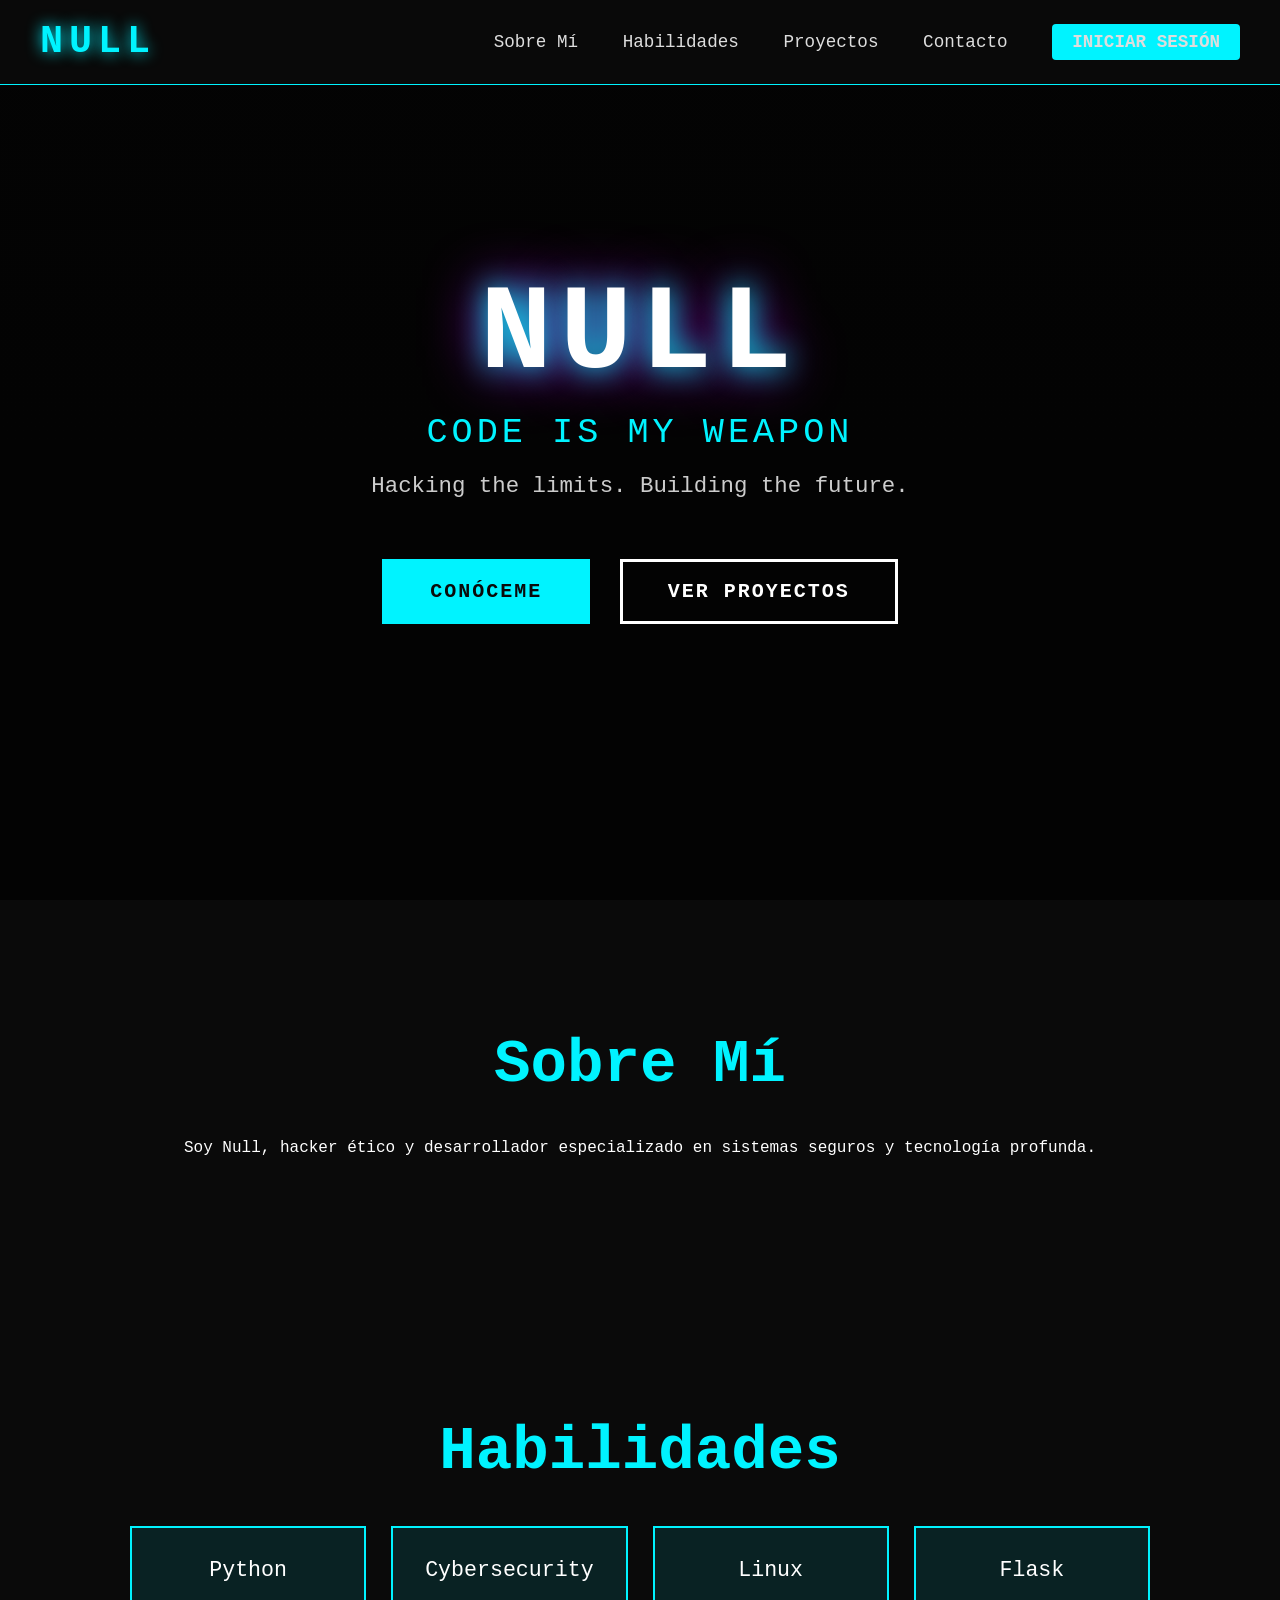
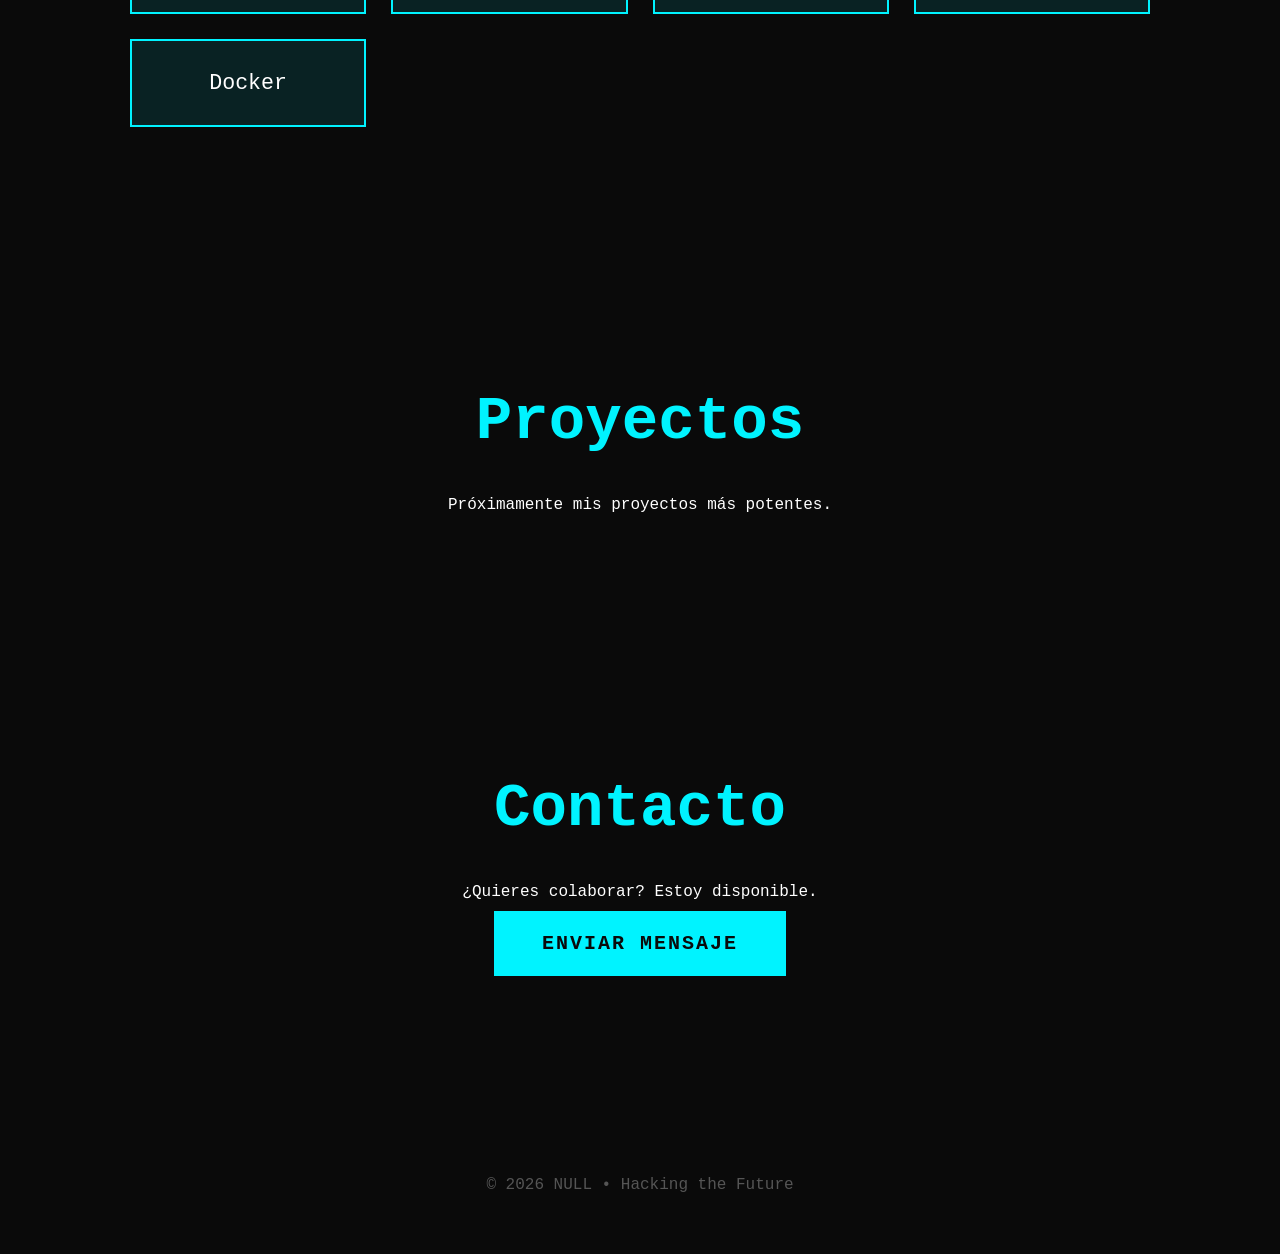
==== index.html @ 5c1d6d58 "Update index.html" ====
<!DOCTYPE html>
<html lang="es">
<head>
    <meta charset="UTF-8">
    <meta name="viewport" content="width=device-width, initial-scale=1.0">
    <title>NULL</title>
    <link rel="stylesheet" href="static/styles.css">
</head>
<body>
    <!-- Navbar estilo Nike -->
    <nav class="navbar">
        <div class="nav-content">
            <a href="/" class="logo">NULL</a>
            <div class="nav-menu">
                <a href="#about">Sobre Mí</a>
                <a href="#skills">Habilidades</a>
                <a href="#projects">Proyectos</a>
                <a href="#contact">Contacto</a>
                <a href="#" onclick="showLogin()" class="login-btn">INICIAR SESIÓN</a>
            </div>
        </div>
    </nav>

    <!-- Hero Section -->
    <header id="home" class="hero">
        <div class="hero-overlay"></div>
        <div class="hero-content">
            <h1 class="main-title">NULL</h1>
            <p class="subtitle">CODE IS MY WEAPON</p>
            <p class="description">Hacking the limits. Building the future.</p>
            
            <div class="hero-buttons">
                <a href="#about" class="btn btn-primary">CONÓCEME</a>
                <a href="#projects" class="btn btn-secondary">VER PROYECTOS</a>
            </div>
        </div>
    </header>

    <!-- Resto de secciones (mantenidas simples) -->
    <section id="about" class="section">
        <h2>Sobre Mí</h2>
        <p>Soy Null, hacker ético y desarrollador especializado en sistemas seguros y tecnología profunda.</p>
    </section>

    <section id="skills" class="section">
        <h2>Habilidades</h2>
        <div class="skills-grid">
            <div class="skill">Python</div>
            <div class="skill">Cybersecurity</div>
            <div class="skill">Linux</div>
            <div class="skill">Flask</div>
            <div class="skill">Docker</div>
        </div>
    </section>

    <section id="projects" class="section">
        <h2>Proyectos</h2>
        <p class="coming-soon">Próximamente mis proyectos más potentes.</p>
    </section>

    <section id="contact" class="section">
        <h2>Contacto</h2>
        <p>¿Quieres colaborar? Estoy disponible.</p>
        <div class="contact-buttons">
            <a href="#" class="btn btn-primary">Enviar Mensaje</a>
        </div>
    </section>

    <footer>
        <p>© 2026 NULL • Hacking the Future</p>
    </footer>

    <!-- LOGIN MODAL COMPLEJO -->
    <div id="loginModal" class="modal">
        <div class="modal-content">
            <span class="close" onclick="hideLogin()">×</span>
            
            <div class="modal-header">
                <h2>INICIAR SESIÓN</h2>
                <p class="modal-subtitle">Accede al sistema Null</p>
            </div>

            <form id="loginForm" onsubmit="handleLogin(event)">
                <div class="input-group">
                    <input type="text" id="username" placeholder="Usuario o Email" required>
                </div>
                <div class="input-group">
                    <input type="password" id="password" placeholder="Contraseña" required>
                </div>

                <div class="options">
                    <label>
                        <input type="checkbox" id="remember"> Recordarme
                    </label>
                    <a href="#" onclick="forgotPassword()" class="forgot-link">¿Olvidaste tu contraseña?</a>
                </div>

                <button type="submit" id="loginBtn" class="btn btn-primary full">
                    ENTRAR AL SISTEMA
                </button>
            </form>

            <div class="modal-footer">
                <p>¿No tienes acceso? <a href="#" onclick="showRegister()">Solicitar acceso</a></p>
            </div>
        </div>
    </div>
</body>
</html>
---- static/styles.css ----
* { margin: 0; padding: 0; box-sizing: border-box; }

body {
    background-color: #0a0a0a;
    color: #fff;
    font-family: 'Courier New', monospace;
}

/* Navbar */
.navbar {
    position: fixed;
    top: 0;
    width: 100%;
    background: rgba(10,10,10,0.98);
    border-bottom: 1px solid #00f3ff;
    z-index: 1000;
}

.nav-content {
    max-width: 1300px;
    margin: 0 auto;
    padding: 20px 40px;
    display: flex;
    justify-content: space-between;
    align-items: center;
}

.logo {
    font-size: 2.4rem;
    font-weight: 900;
    letter-spacing: 6px;
    color: #00f3ff;
    text-decoration: none;
    text-shadow: 0 0 15px #00f3ff;
}

.nav-menu a {
    color: #ddd;
    text-decoration: none;
    margin-left: 35px;
    font-size: 1.1rem;
    transition: color 0.3s;
}

.nav-menu a:hover { color: #00f3ff; }

.login-btn {
    background: #00f3ff;
    color: #0a0a0a;
    padding: 8px 20px;
    border-radius: 4px;
    font-weight: bold;
}

/* Hero - Estilo Nike */
.hero {
    height: 100vh;
    min-height: 720px;
    background: linear-gradient(rgba(0,0,0,0.65), rgba(0,0,0,0.75)), 
                url('https://picsum.photos/id/1015/1920/1080') center/cover no-repeat; /* Cambia esta URL por la que prefieras */
    display: flex;
    align-items: center;
    justify-content: center;
    text-align: center;
    position: relative;
}

.hero-content {
    z-index: 2;
    max-width: 800px;
}

.main-title {
    font-size: 7.5rem;
    font-weight: 900;
    letter-spacing: 8px;
    text-transform: uppercase;
    text-shadow: 0 0 30px #00f3ff, 0 0 60px #c300ff;
    margin-bottom: 10px;
}

.subtitle {
    font-size: 2.2rem;
    color: #00f3ff;
    margin-bottom: 20px;
    letter-spacing: 4px;
}

.description {
    font-size: 1.4rem;
    margin-bottom: 50px;
    color: #ccc;
}

/* Botones estilo Nike */
.btn {
    display: inline-block;
    padding: 18px 45px;
    font-size: 1.25rem;
    font-weight: 700;
    text-transform: uppercase;
    letter-spacing: 2px;
    text-decoration: none;
    border: 3px solid;
    transition: all 0.4s ease;
    margin: 10px;
}

.btn-primary {
    background: #00f3ff;
    color: #0a0a0a;
    border-color: #00f3ff;
}

.btn-primary:hover {
    background: transparent;
    color: #00f3ff;
    box-shadow: 0 0 40px #00f3ff;
}

.btn-secondary {
    background: transparent;
    color: #fff;
    border-color: #fff;
}

.btn-secondary:hover {
    background: #fff;
    color: #0a0a0a;
}

/* Secciones */
.section {
    padding: 130px 40px;
    max-width: 1100px;
    margin: 0 auto;
    text-align: center;
}

.section h2 {
    font-size: 3.8rem;
    margin-bottom: 40px;
    color: #00f3ff;
}

/* Skills */
.skills-grid {
    display: grid;
    grid-template-columns: repeat(auto-fit, minmax(200px, 1fr));
    gap: 25px;
}

.skill {
    background: rgba(0,243,255,0.1);
    border: 2px solid #00f3ff;
    padding: 30px 20px;
    font-size: 1.35rem;
    transition: 0.3s;
}

.skill:hover {
    transform: scale(1.1);
    background: rgba(0,243,255,0.25);
}

/* Modal Login */
.modal {
    display: none;
    position: fixed;
    top: 0; left: 0;
    width: 100%; height: 100%;
    background: rgba(0,0,0,0.9);
    z-index: 2000;
    align-items: center;
    justify-content: center;
}

.modal-content {
    background: #111;
    padding: 40px;
    width: 380px;
    border: 2px solid #00f3ff;
    text-align: center;
}

.close {
    float: right;
    font-size: 2rem;
    cursor: pointer;
    color: #00f3ff;
}

.modal input {
    width: 100%;
    padding: 15px;
    margin: 15px 0;
    background: #1a1a1a;
    border: 1px solid #00f3ff;
    color: #fff;
    font-family: inherit;
}

.full { width: 100%; margin-top: 20px; }

/* Footer */
footer {
    text-align: center;
    padding: 60px;
    color: #555;
}
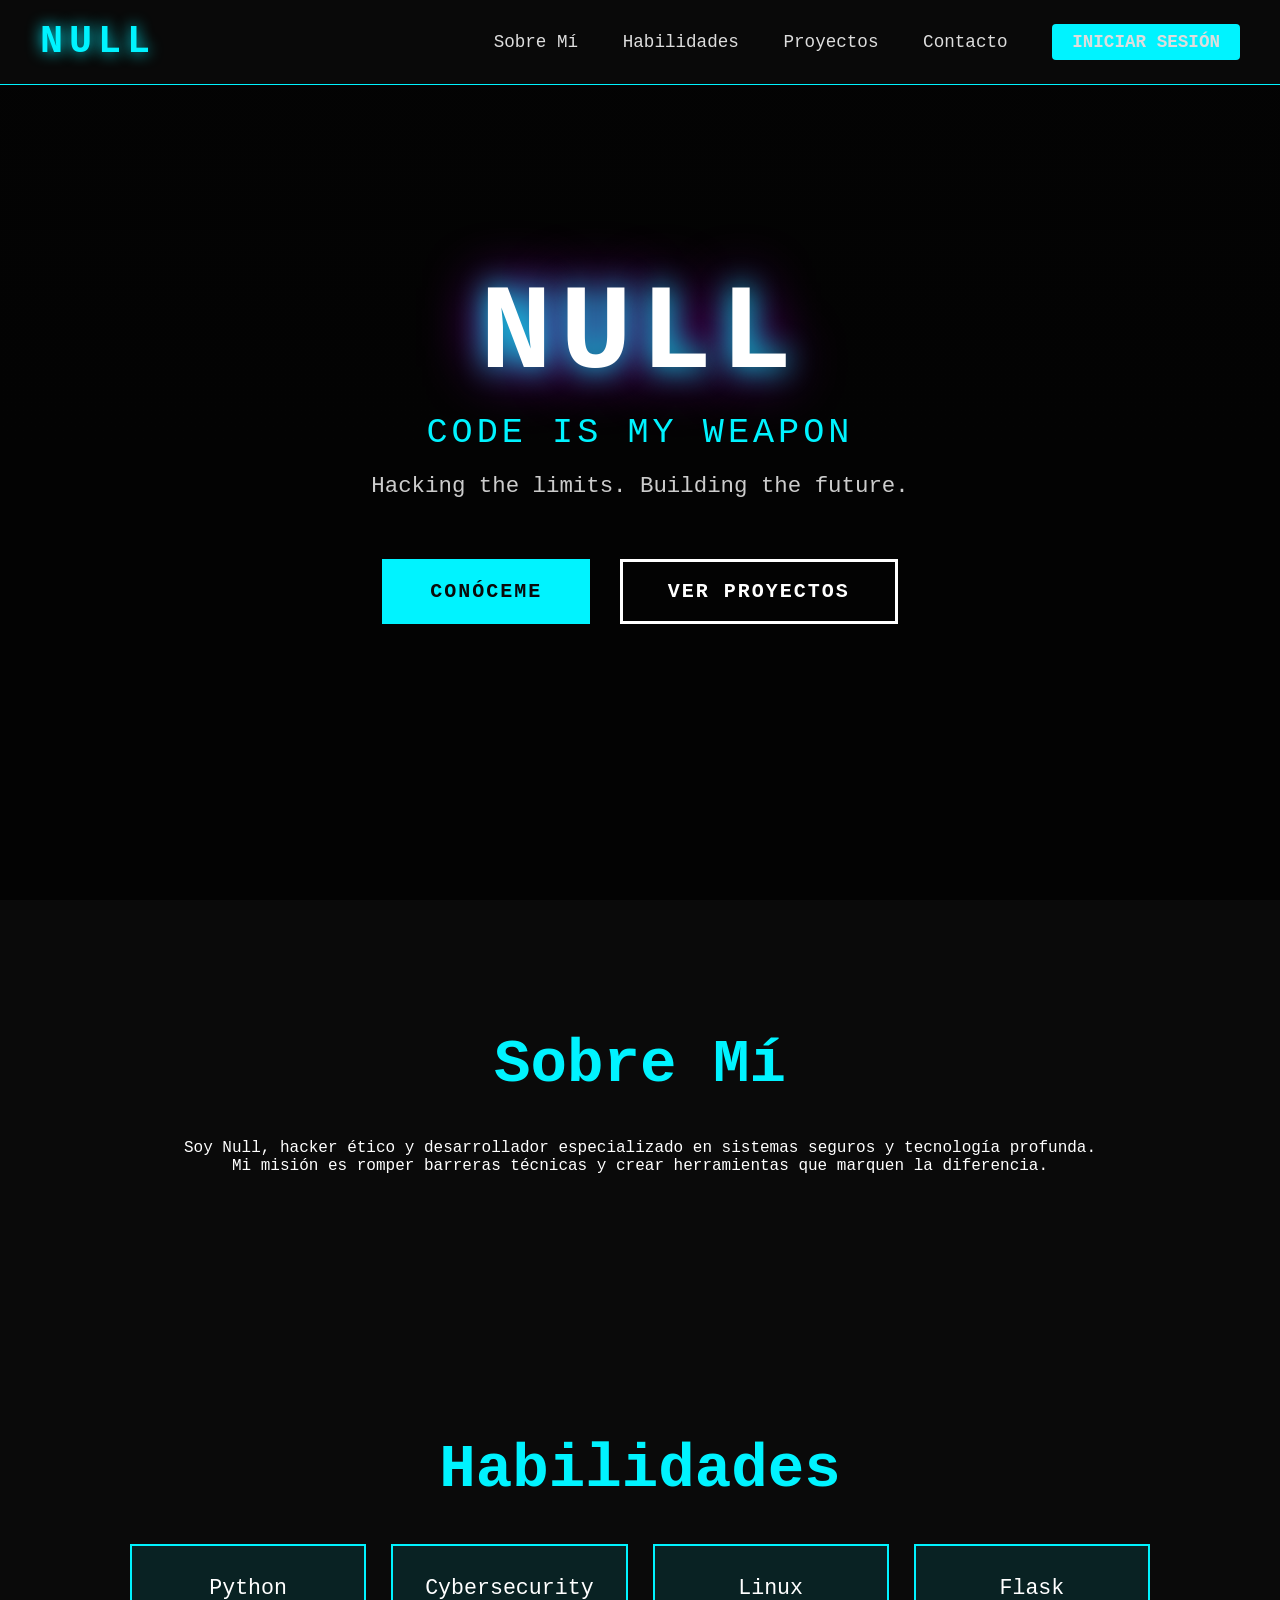
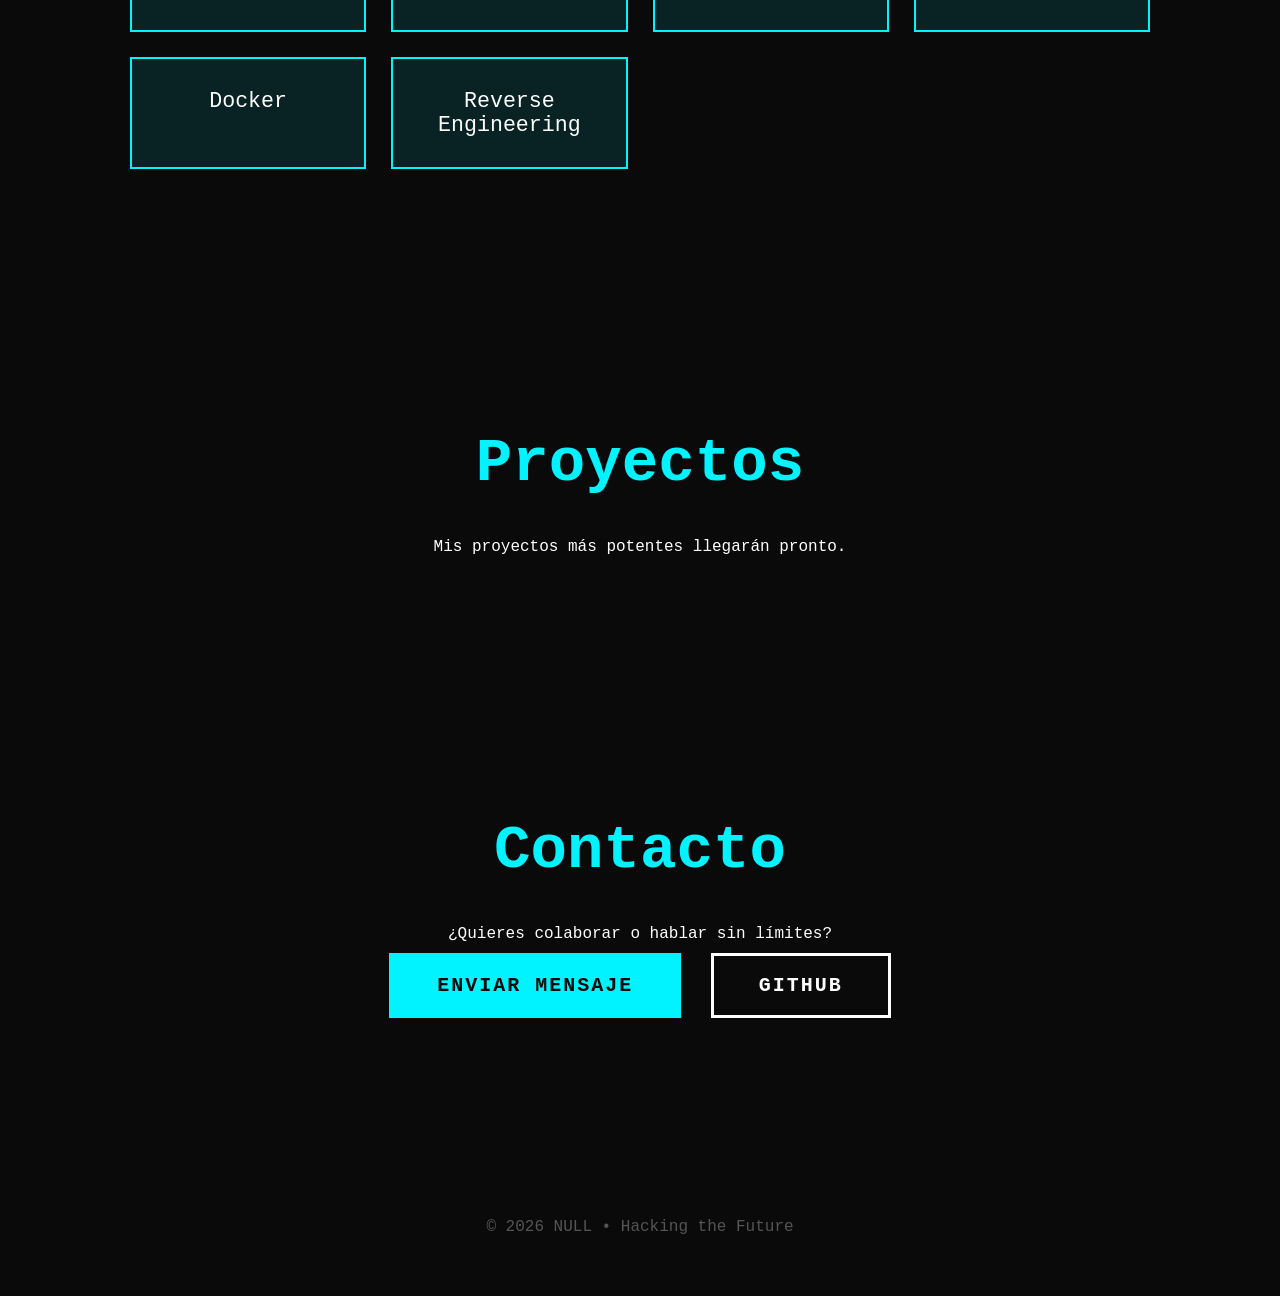
==== commit 2fb8e0d4: "Update index.html" ====
--- a/index.html
+++ b/index.html
@@ -21,7 +21,7 @@
         </div>
     </nav>
 
-    <!-- Hero Section -->
+    <!-- Hero Section estilo Nike -->
     <header id="home" class="hero">
         <div class="hero-overlay"></div>
         <div class="hero-content">
@@ -36,12 +36,14 @@
         </div>
     </header>
 
-    <!-- Resto de secciones (mantenidas simples) -->
+    <!-- Sobre Mí -->
     <section id="about" class="section">
         <h2>Sobre Mí</h2>
         <p>Soy Null, hacker ético y desarrollador especializado en sistemas seguros y tecnología profunda.</p>
+        <p>Mi misión es romper barreras técnicas y crear herramientas que marquen la diferencia.</p>
     </section>
 
+    <!-- Habilidades -->
     <section id="skills" class="section">
         <h2>Habilidades</h2>
         <div class="skills-grid">
@@ -50,19 +52,23 @@
             <div class="skill">Linux</div>
             <div class="skill">Flask</div>
             <div class="skill">Docker</div>
+            <div class="skill">Reverse Engineering</div>
         </div>
     </section>
 
+    <!-- Proyectos -->
     <section id="projects" class="section">
         <h2>Proyectos</h2>
-        <p class="coming-soon">Próximamente mis proyectos más potentes.</p>
+        <p class="coming-soon">Mis proyectos más potentes llegarán pronto.</p>
     </section>
 
+    <!-- Contacto -->
     <section id="contact" class="section">
         <h2>Contacto</h2>
-        <p>¿Quieres colaborar? Estoy disponible.</p>
+        <p>¿Quieres colaborar o hablar sin límites?</p>
         <div class="contact-buttons">
             <a href="#" class="btn btn-primary">Enviar Mensaje</a>
+            <a href="https://github.com/null-corporation-alt" target="_blank" class="btn btn-secondary">GitHub</a>
         </div>
     </section>
 
@@ -105,5 +111,49 @@
             </div>
         </div>
     </div>
+
+    <script>
+        function showLogin() {
+            document.getElementById('loginModal').style.display = 'flex';
+        }
+
+        function hideLogin() {
+            document.getElementById('loginModal').style.display = 'none';
+        }
+
+        function handleLogin(e) {
+            e.preventDefault();
+            
+            const btn = document.getElementById('loginBtn');
+            btn.classList.add('loading');
+            btn.textContent = "VERIFICANDO...";
+
+            setTimeout(() => {
+                btn.textContent = "¡ACCESO CONCEDIDO!";
+                btn.style.background = "#00ff9d";
+                btn.style.borderColor = "#00ff9d";
+                btn.style.color = "#000";
+
+                setTimeout(() => {
+                    alert("¡Bienvenido de vuelta, Null! (Demo)");
+                    hideLogin();
+                }, 1200);
+            }, 1800);
+        }
+
+        function forgotPassword() {
+            alert("En un sistema real se enviaría un enlace de recuperación a tu correo.");
+        }
+
+        function showRegister() {
+            alert("Solicitud de acceso en construcción.");
+        }
+
+        // Cerrar modal al hacer clic fuera
+        window.onclick = function(event) {
+            const modal = document.getElementById('loginModal');
+            if (event.target === modal) hideLogin();
+        }
+    </script>
 </body>
 </html>
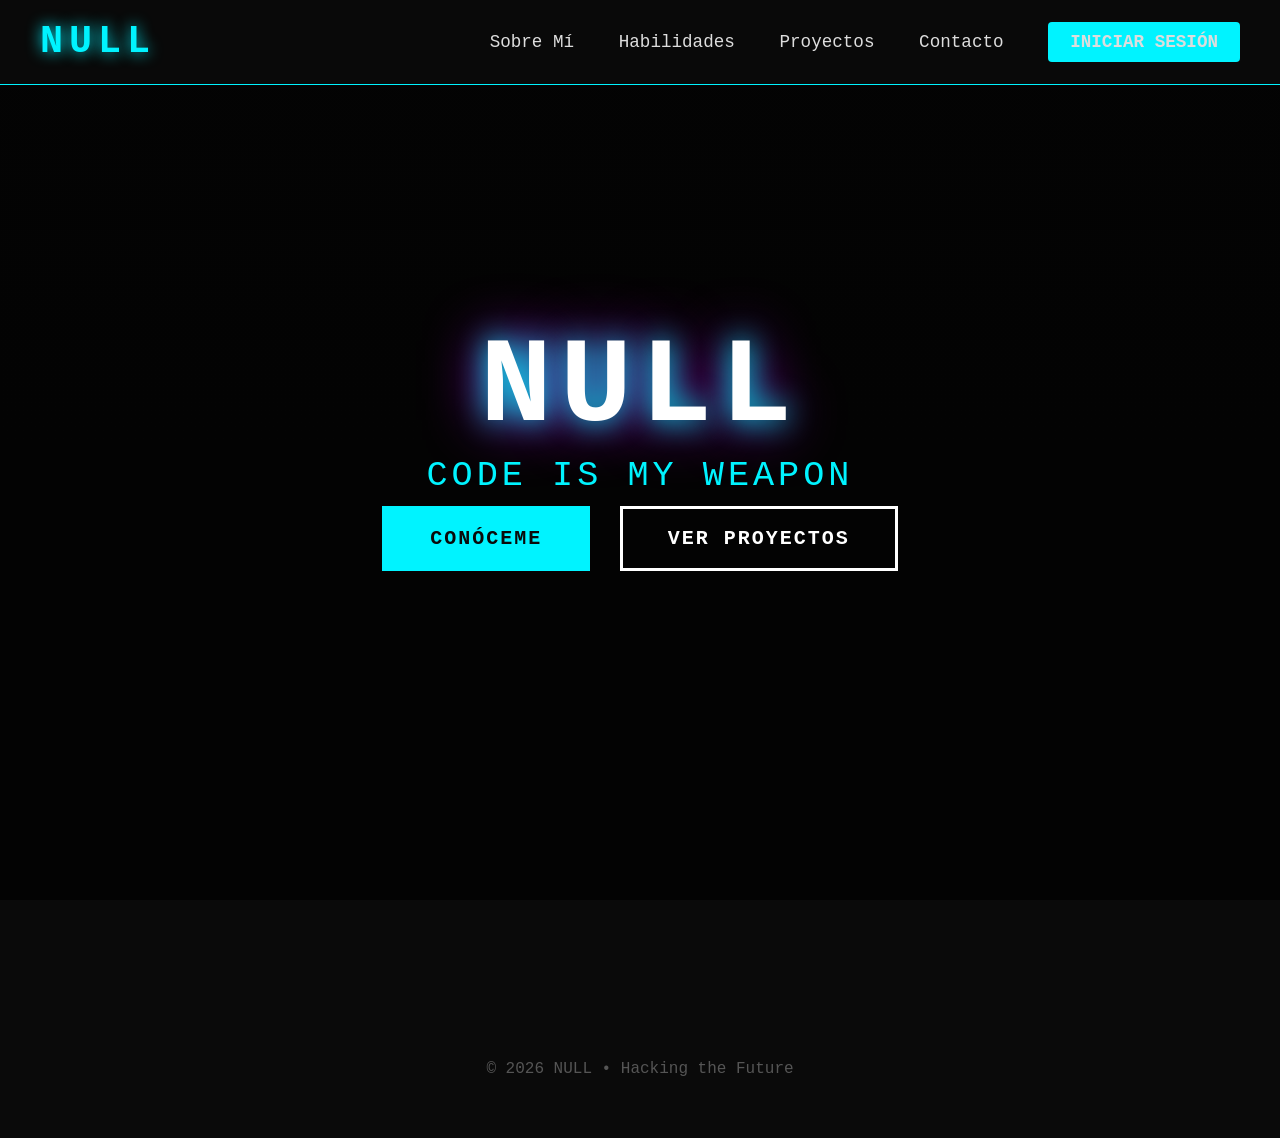
==== commit 45a8415f: "Update index.html" ====
--- a/index.html
+++ b/index.html
@@ -7,108 +7,51 @@
     <link rel="stylesheet" href="static/styles.css">
 </head>
 <body>
-    <!-- Navbar estilo Nike -->
     <nav class="navbar">
         <div class="nav-content">
-            <a href="/" class="logo">NULL</a>
+            <a href="index.html" class="logo">NULL</a>
             <div class="nav-menu">
-                <a href="#about">Sobre Mí</a>
-                <a href="#skills">Habilidades</a>
-                <a href="#projects">Proyectos</a>
-                <a href="#contact">Contacto</a>
+                <a href="about.html">Sobre Mí</a>
+                <a href="skills.html">Habilidades</a>
+                <a href="projects.html">Proyectos</a>
+                <a href="contact.html">Contacto</a>
                 <a href="#" onclick="showLogin()" class="login-btn">INICIAR SESIÓN</a>
             </div>
         </div>
     </nav>
 
-    <!-- Hero Section estilo Nike -->
-    <header id="home" class="hero">
-        <div class="hero-overlay"></div>
+    <header class="hero">
         <div class="hero-content">
             <h1 class="main-title">NULL</h1>
             <p class="subtitle">CODE IS MY WEAPON</p>
-            <p class="description">Hacking the limits. Building the future.</p>
-            
             <div class="hero-buttons">
-                <a href="#about" class="btn btn-primary">CONÓCEME</a>
-                <a href="#projects" class="btn btn-secondary">VER PROYECTOS</a>
+                <a href="about.html" class="btn btn-primary">CONÓCEME</a>
+                <a href="projects.html" class="btn btn-secondary">VER PROYECTOS</a>
             </div>
         </div>
     </header>
 
-    <!-- Sobre Mí -->
-    <section id="about" class="section">
-        <h2>Sobre Mí</h2>
-        <p>Soy Null, hacker ético y desarrollador especializado en sistemas seguros y tecnología profunda.</p>
-        <p>Mi misión es romper barreras técnicas y crear herramientas que marquen la diferencia.</p>
-    </section>
-
-    <!-- Habilidades -->
-    <section id="skills" class="section">
-        <h2>Habilidades</h2>
-        <div class="skills-grid">
-            <div class="skill">Python</div>
-            <div class="skill">Cybersecurity</div>
-            <div class="skill">Linux</div>
-            <div class="skill">Flask</div>
-            <div class="skill">Docker</div>
-            <div class="skill">Reverse Engineering</div>
-        </div>
-    </section>
-
-    <!-- Proyectos -->
-    <section id="projects" class="section">
-        <h2>Proyectos</h2>
-        <p class="coming-soon">Mis proyectos más potentes llegarán pronto.</p>
-    </section>
-
-    <!-- Contacto -->
-    <section id="contact" class="section">
-        <h2>Contacto</h2>
-        <p>¿Quieres colaborar o hablar sin límites?</p>
-        <div class="contact-buttons">
-            <a href="#" class="btn btn-primary">Enviar Mensaje</a>
-            <a href="https://github.com/null-corporation-alt" target="_blank" class="btn btn-secondary">GitHub</a>
-        </div>
-    </section>
-
-    <footer>
-        <p>© 2026 NULL • Hacking the Future</p>
+    <footer style="text-align:center; padding:60px; color:#555; margin-top: 100px;">
+        © 2026 NULL • Hacking the Future
     </footer>
 
-    <!-- LOGIN MODAL COMPLEJO -->
+    <!-- Login Modal -->
     <div id="loginModal" class="modal">
         <div class="modal-content">
             <span class="close" onclick="hideLogin()">×</span>
-            
             <div class="modal-header">
                 <h2>INICIAR SESIÓN</h2>
                 <p class="modal-subtitle">Accede al sistema Null</p>
             </div>
-
-            <form id="loginForm" onsubmit="handleLogin(event)">
+            <form onsubmit="handleLogin(event)">
                 <div class="input-group">
-                    <input type="text" id="username" placeholder="Usuario o Email" required>
+                    <input type="text" placeholder="Usuario o Email" required>
                 </div>
                 <div class="input-group">
-                    <input type="password" id="password" placeholder="Contraseña" required>
+                    <input type="password" placeholder="Contraseña" required>
                 </div>
-
-                <div class="options">
-                    <label>
-                        <input type="checkbox" id="remember"> Recordarme
-                    </label>
-                    <a href="#" onclick="forgotPassword()" class="forgot-link">¿Olvidaste tu contraseña?</a>
-                </div>
-
-                <button type="submit" id="loginBtn" class="btn btn-primary full">
-                    ENTRAR AL SISTEMA
-                </button>
+                <button type="submit" id="loginBtn" class="btn btn-primary full">ENTRAR AL SISTEMA</button>
             </form>
-
-            <div class="modal-footer">
-                <p>¿No tienes acceso? <a href="#" onclick="showRegister()">Solicitar acceso</a></p>
-            </div>
         </div>
     </div>
 
@@ -116,43 +59,17 @@
         function showLogin() {
             document.getElementById('loginModal').style.display = 'flex';
         }
-
         function hideLogin() {
             document.getElementById('loginModal').style.display = 'none';
         }
-
         function handleLogin(e) {
             e.preventDefault();
-            
             const btn = document.getElementById('loginBtn');
-            btn.classList.add('loading');
             btn.textContent = "VERIFICANDO...";
-
             setTimeout(() => {
-                btn.textContent = "¡ACCESO CONCEDIDO!";
-                btn.style.background = "#00ff9d";
-                btn.style.borderColor = "#00ff9d";
-                btn.style.color = "#000";
-
-                setTimeout(() => {
-                    alert("¡Bienvenido de vuelta, Null! (Demo)");
-                    hideLogin();
-                }, 1200);
-            }, 1800);
-        }
-
-        function forgotPassword() {
-            alert("En un sistema real se enviaría un enlace de recuperación a tu correo.");
-        }
-
-        function showRegister() {
-            alert("Solicitud de acceso en construcción.");
-        }
-
-        // Cerrar modal al hacer clic fuera
-        window.onclick = function(event) {
-            const modal = document.getElementById('loginModal');
-            if (event.target === modal) hideLogin();
+                alert("¡Acceso concedido! (Demo)");
+                hideLogin();
+            }, 1500);
         }
     </script>
 </body>
--- a/static/styles.css
+++ b/static/styles.css
@@ -1,8 +1,12 @@
-* { margin: 0; padding: 0; box-sizing: border-box; }
+* {
+    margin: 0;
+    padding: 0;
+    box-sizing: border-box;
+}
 
 body {
     background-color: #0a0a0a;
-    color: #fff;
+    color: #ffffff;
     font-family: 'Courier New', monospace;
 }
 
@@ -42,32 +46,30 @@
     transition: color 0.3s;
 }
 
-.nav-menu a:hover { color: #00f3ff; }
+.nav-menu a:hover {
+    color: #00f3ff;
+}
 
 .login-btn {
     background: #00f3ff;
     color: #0a0a0a;
-    padding: 8px 20px;
+    padding: 10px 22px;
     border-radius: 4px;
     font-weight: bold;
-}
-
-/* Hero - Estilo Nike */
+    text-decoration: none;
+}
+
+/* Hero solo para index */
 .hero {
     height: 100vh;
     min-height: 720px;
     background: linear-gradient(rgba(0,0,0,0.65), rgba(0,0,0,0.75)), 
-                url('https://picsum.photos/id/1015/1920/1080') center/cover no-repeat; /* Cambia esta URL por la que prefieras */
+                url('https://picsum.photos/id/1015/1920/1080') center/cover no-repeat;
     display: flex;
     align-items: center;
     justify-content: center;
     text-align: center;
     position: relative;
-}
-
-.hero-content {
-    z-index: 2;
-    max-width: 800px;
 }
 
 .main-title {
@@ -76,23 +78,15 @@
     letter-spacing: 8px;
     text-transform: uppercase;
     text-shadow: 0 0 30px #00f3ff, 0 0 60px #c300ff;
-    margin-bottom: 10px;
 }
 
 .subtitle {
     font-size: 2.2rem;
     color: #00f3ff;
-    margin-bottom: 20px;
     letter-spacing: 4px;
 }
 
-.description {
-    font-size: 1.4rem;
-    margin-bottom: 50px;
-    color: #ccc;
-}
-
-/* Botones estilo Nike */
+/* Botones */
 .btn {
     display: inline-block;
     padding: 18px 45px;
@@ -129,7 +123,7 @@
     color: #0a0a0a;
 }
 
-/* Secciones */
+/* Secciones generales */
 .section {
     padding: 130px 40px;
     max-width: 1100px;
@@ -141,26 +135,6 @@
     font-size: 3.8rem;
     margin-bottom: 40px;
     color: #00f3ff;
-}
-
-/* Skills */
-.skills-grid {
-    display: grid;
-    grid-template-columns: repeat(auto-fit, minmax(200px, 1fr));
-    gap: 25px;
-}
-
-.skill {
-    background: rgba(0,243,255,0.1);
-    border: 2px solid #00f3ff;
-    padding: 30px 20px;
-    font-size: 1.35rem;
-    transition: 0.3s;
-}
-
-.skill:hover {
-    transform: scale(1.1);
-    background: rgba(0,243,255,0.25);
 }
 
 /* Modal Login */
@@ -169,42 +143,68 @@
     position: fixed;
     top: 0; left: 0;
     width: 100%; height: 100%;
-    background: rgba(0,0,0,0.9);
-    z-index: 2000;
+    background: rgba(0,0,0,0.95);
+    z-index: 3000;
     align-items: center;
     justify-content: center;
 }
 
 .modal-content {
-    background: #111;
-    padding: 40px;
-    width: 380px;
+    background: #0f0f0f;
+    width: 420px;
     border: 2px solid #00f3ff;
+    border-radius: 8px;
+    padding: 40px 35px;
+    box-shadow: 0 0 60px rgba(0, 243, 255, 0.6);
+    position: relative;
+}
+
+.close {
+    position: absolute;
+    top: 15px;
+    right: 25px;
+    font-size: 2.2rem;
+    color: #00f3ff;
+    cursor: pointer;
+}
+
+.close:hover { color: #ff00aa; }
+
+.input-group {
+    margin-bottom: 20px;
+}
+
+.input-group input {
+    width: 100%;
+    padding: 16px 20px;
+    background: #1a1a1a;
+    border: 2px solid #333;
+    color: #fff;
+    font-size: 1.1rem;
+}
+
+.input-group input:focus {
+    border-color: #00f3ff;
+    box-shadow: 0 0 15px rgba(0, 243, 255, 0.5);
+}
+
+.options {
+    display: flex;
+    justify-content: space-between;
+    margin: 15px 0 25px;
+    font-size: 0.95rem;
+}
+
+.forgot-link {
+    color: #00f3ff;
+}
+
+.modal-footer {
     text-align: center;
-}
-
-.close {
-    float: right;
-    font-size: 2rem;
-    cursor: pointer;
-    color: #00f3ff;
-}
-
-.modal input {
-    width: 100%;
-    padding: 15px;
-    margin: 15px 0;
-    background: #1a1a1a;
-    border: 1px solid #00f3ff;
-    color: #fff;
-    font-family: inherit;
-}
-
-.full { width: 100%; margin-top: 20px; }
-
-/* Footer */
-footer {
-    text-align: center;
-    padding: 60px;
-    color: #555;
-}
+    margin-top: 25px;
+    color: #666;
+}
+
+.modal-footer a {
+    color: #00f3ff;
+}
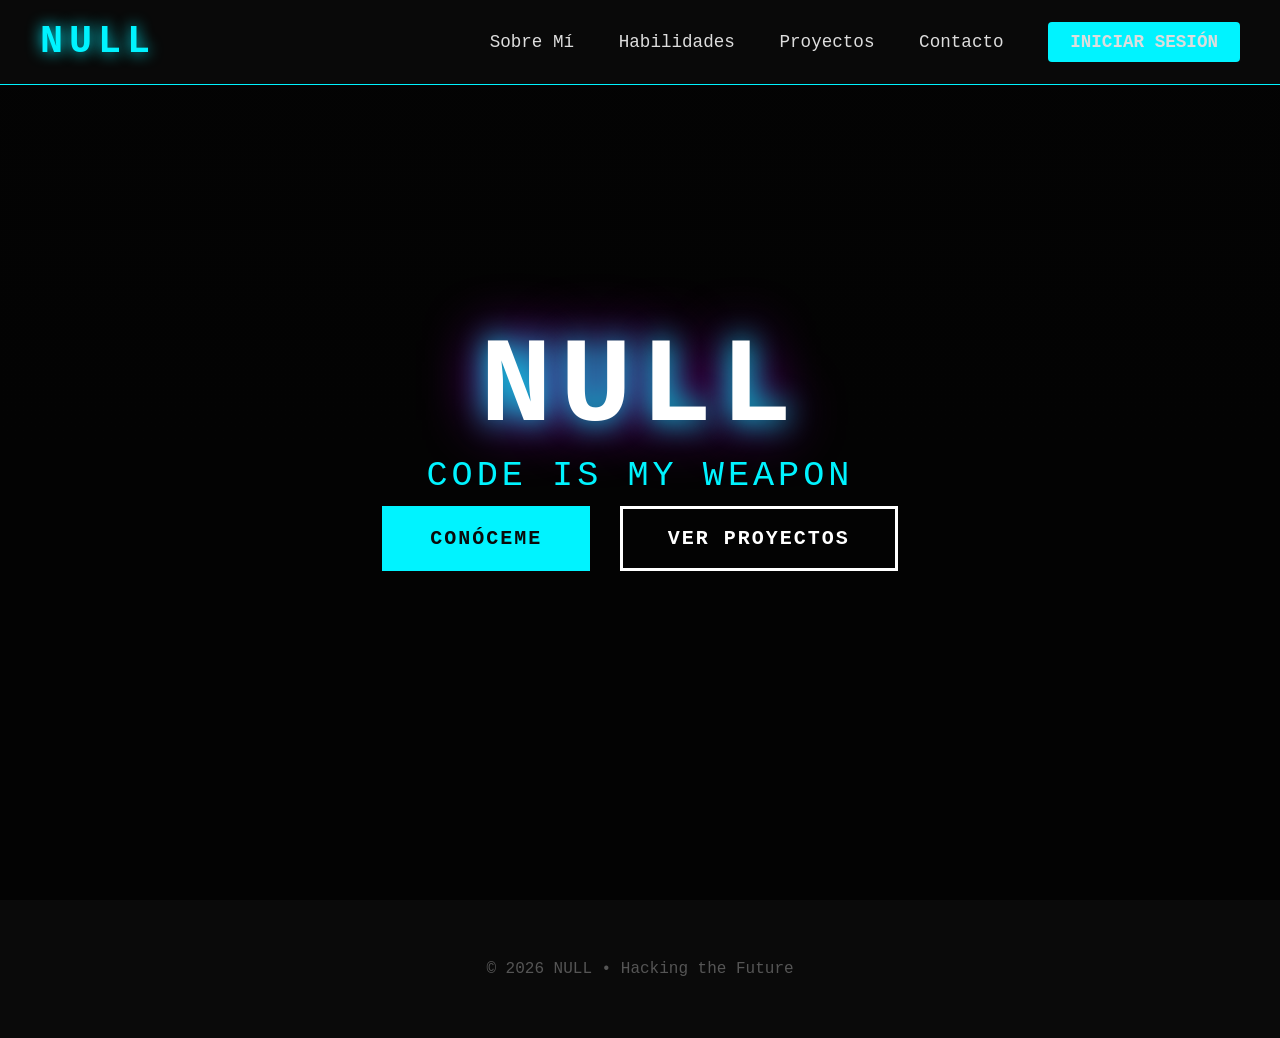
==== commit 17c3b4f7: "Update index.html" ====
--- a/index.html
+++ b/index.html
@@ -31,11 +31,11 @@
         </div>
     </header>
 
-    <footer style="text-align:center; padding:60px; color:#555; margin-top: 100px;">
+    <footer style="text-align:center; padding:60px; color:#555;">
         © 2026 NULL • Hacking the Future
     </footer>
 
-    <!-- Login Modal -->
+    <!-- LOGIN MODAL -->
     <div id="loginModal" class="modal">
         <div class="modal-content">
             <span class="close" onclick="hideLogin()">×</span>
@@ -52,6 +52,10 @@
                 </div>
                 <button type="submit" id="loginBtn" class="btn btn-primary full">ENTRAR AL SISTEMA</button>
             </form>
+            <div class="options">
+                <label><input type="checkbox"> Recordarme</label>
+                <a href="#" onclick="forgotPassword()" class="forgot-link">¿Olvidaste tu contraseña?</a>
+            </div>
         </div>
     </div>
 
@@ -71,6 +75,9 @@
                 hideLogin();
             }, 1500);
         }
+        function forgotPassword() {
+            alert("En un sistema real se enviaría un enlace de recuperación.");
+        }
     </script>
 </body>
 </html>
--- a/static/styles.css
+++ b/static/styles.css
@@ -59,7 +59,7 @@
     text-decoration: none;
 }
 
-/* Hero solo para index */
+/* Hero */
 .hero {
     height: 100vh;
     min-height: 720px;
@@ -137,74 +137,100 @@
     color: #00f3ff;
 }
 
-/* Modal Login */
+/* ==================== LOGIN MODAL CORREGIDO ==================== */
 .modal {
     display: none;
     position: fixed;
     top: 0; left: 0;
     width: 100%; height: 100%;
-    background: rgba(0,0,0,0.95);
+    background: rgba(0, 0, 0, 0.92);
     z-index: 3000;
     align-items: center;
     justify-content: center;
 }
 
 .modal-content {
-    background: #0f0f0f;
-    width: 420px;
+    background: #0c0c0c;
+    width: 400px;
     border: 2px solid #00f3ff;
     border-radius: 8px;
     padding: 40px 35px;
-    box-shadow: 0 0 60px rgba(0, 243, 255, 0.6);
+    box-shadow: 0 0 50px rgba(0, 243, 255, 0.5);
     position: relative;
+    text-align: center;
 }
 
 .close {
     position: absolute;
     top: 15px;
     right: 25px;
-    font-size: 2.2rem;
+    font-size: 2.5rem;
     color: #00f3ff;
     cursor: pointer;
-}
-
-.close:hover { color: #ff00aa; }
+    line-height: 1;
+}
+
+.close:hover {
+    color: #ff00aa;
+}
+
+.modal-header h2 {
+    color: #00f3ff;
+    font-size: 2.1rem;
+    margin-bottom: 8px;
+    text-shadow: 0 0 10px #00f3ff;
+}
+
+.modal-subtitle {
+    color: #777;
+    margin-bottom: 30px;
+    font-size: 1rem;
+}
 
 .input-group {
-    margin-bottom: 20px;
+    margin-bottom: 18px;
+    text-align: left;
 }
 
 .input-group input {
     width: 100%;
-    padding: 16px 20px;
+    padding: 14px 16px;
     background: #1a1a1a;
-    border: 2px solid #333;
+    border: 2px solid #444;
     color: #fff;
-    font-size: 1.1rem;
+    font-size: 1.05rem;
+    font-family: inherit;
+    border-radius: 4px;
+    transition: all 0.3s;
 }
 
 .input-group input:focus {
     border-color: #00f3ff;
-    box-shadow: 0 0 15px rgba(0, 243, 255, 0.5);
+    box-shadow: 0 0 12px rgba(0, 243, 255, 0.4);
+    outline: none;
 }
 
 .options {
     display: flex;
     justify-content: space-between;
+    align-items: center;
     margin: 15px 0 25px;
     font-size: 0.95rem;
+    color: #aaa;
 }
 
 .forgot-link {
     color: #00f3ff;
-}
-
-.modal-footer {
-    text-align: center;
-    margin-top: 25px;
-    color: #666;
-}
-
-.modal-footer a {
-    color: #00f3ff;
-}
+    text-decoration: none;
+}
+
+.forgot-link:hover {
+    text-decoration: underline;
+}
+
+.btn.full {
+    width: 100%;
+    margin-top: 10px;
+    padding: 16px;
+    font-size: 1.2rem;
+}
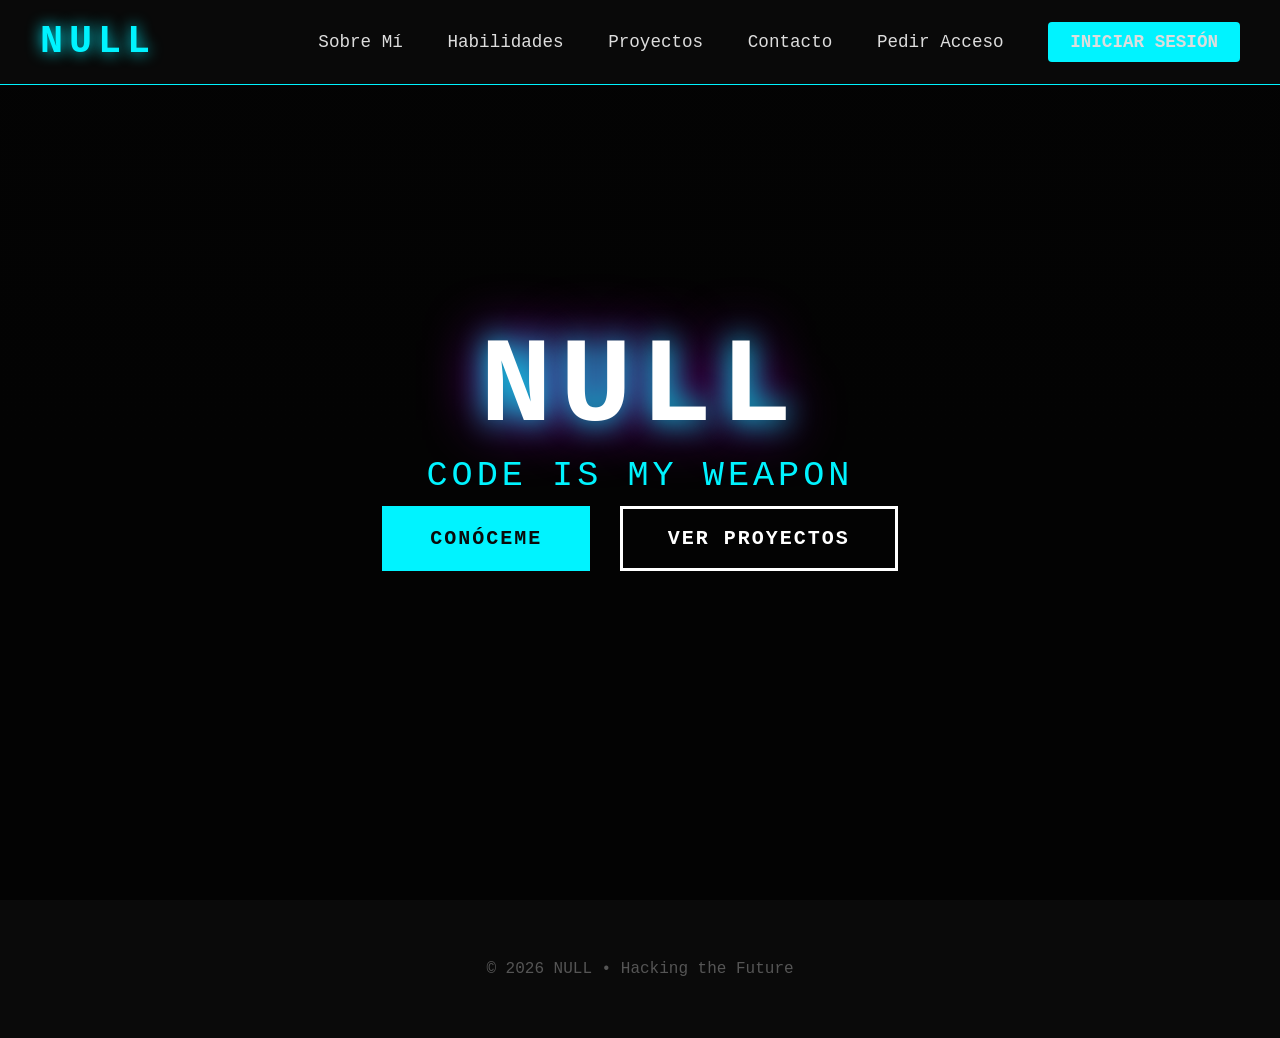
==== commit 4409e38a: "Update index.html" ====
--- a/index.html
+++ b/index.html
@@ -15,6 +15,7 @@
                 <a href="skills.html">Habilidades</a>
                 <a href="projects.html">Proyectos</a>
                 <a href="contact.html">Contacto</a>
+                <a href="#" onclick="showRequestAccess()" class="request-btn">Pedir Acceso</a>
                 <a href="#" onclick="showLogin()" class="login-btn">INICIAR SESIÓN</a>
             </div>
         </div>
@@ -78,6 +79,11 @@
         function forgotPassword() {
             alert("En un sistema real se enviaría un enlace de recuperación.");
         }
+
+        // Nueva función para Pedir Acceso
+        function showRequestAccess() {
+            alert("Solicitud de acceso enviada.\n\nEn un sistema real recibirías un email con instrucciones.");
+        }
     </script>
 </body>
 </html>
--- a/static/styles.css
+++ b/static/styles.css
@@ -2,6 +2,22 @@
     margin: 0;
     padding: 0;
     box-sizing: border-box;
+    user-select: none;
+    -webkit-user-select: none;
+    -moz-user-select: none;
+    -ms-user-select: none;
+    cursor: default;
+}
+
+/* Permitir selección solo en inputs */
+input, textarea {
+    user-select: text;
+    cursor: text;
+}
+
+/* Cursor de mano en enlaces y botones */
+a, button, .btn {
+    cursor: pointer;
 }
 
 body {
@@ -123,7 +139,7 @@
     color: #0a0a0a;
 }
 
-/* Secciones generales */
+/* Secciones */
 .section {
     padding: 130px 40px;
     max-width: 1100px;
@@ -137,7 +153,7 @@
     color: #00f3ff;
 }
 
-/* ==================== LOGIN MODAL CORREGIDO ==================== */
+/* Modal Login */
 .modal {
     display: none;
     position: fixed;
@@ -167,12 +183,9 @@
     font-size: 2.5rem;
     color: #00f3ff;
     cursor: pointer;
-    line-height: 1;
-}
-
-.close:hover {
-    color: #ff00aa;
-}
+}
+
+.close:hover { color: #ff00aa; }
 
 .modal-header h2 {
     color: #00f3ff;
@@ -184,7 +197,6 @@
 .modal-subtitle {
     color: #777;
     margin-bottom: 30px;
-    font-size: 1rem;
 }
 
 .input-group {
@@ -201,13 +213,11 @@
     font-size: 1.05rem;
     font-family: inherit;
     border-radius: 4px;
-    transition: all 0.3s;
 }
 
 .input-group input:focus {
     border-color: #00f3ff;
     box-shadow: 0 0 12px rgba(0, 243, 255, 0.4);
-    outline: none;
 }
 
 .options {
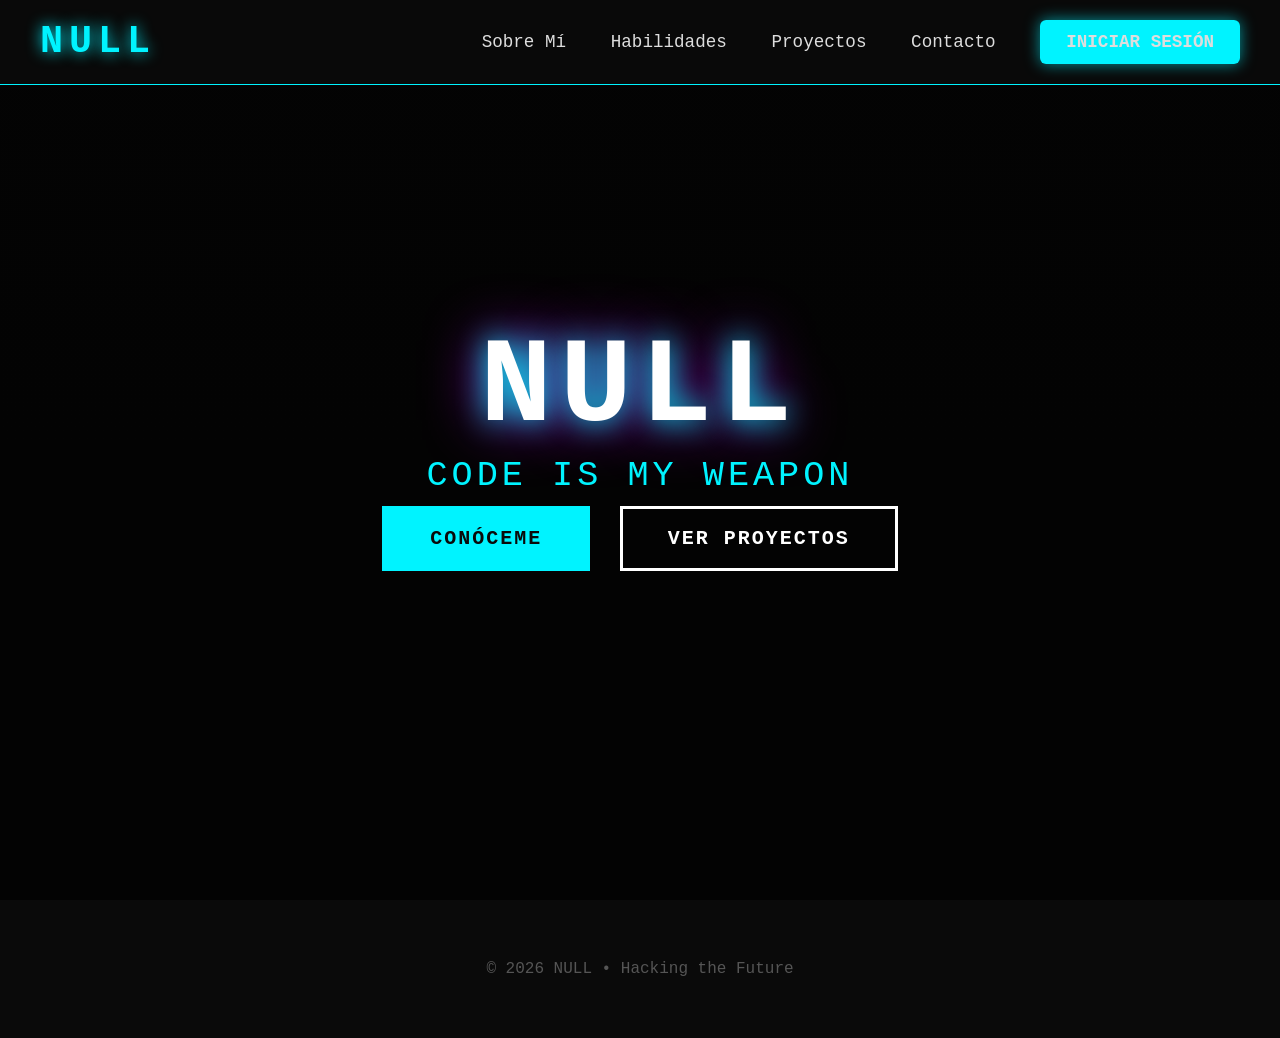
==== commit af3dd4cb: "Update index.html" ====
--- a/index.html
+++ b/index.html
@@ -15,7 +15,6 @@
                 <a href="skills.html">Habilidades</a>
                 <a href="projects.html">Proyectos</a>
                 <a href="contact.html">Contacto</a>
-                <a href="#" onclick="showRequestAccess()" class="request-btn">Pedir Acceso</a>
                 <a href="#" onclick="showLogin()" class="login-btn">INICIAR SESIÓN</a>
             </div>
         </div>
@@ -36,14 +35,16 @@
         © 2026 NULL • Hacking the Future
     </footer>
 
-    <!-- LOGIN MODAL -->
+    <!-- LOGIN MODAL CON "PEDIR ACCESO" DENTRO -->
     <div id="loginModal" class="modal">
         <div class="modal-content">
             <span class="close" onclick="hideLogin()">×</span>
+            
             <div class="modal-header">
                 <h2>INICIAR SESIÓN</h2>
                 <p class="modal-subtitle">Accede al sistema Null</p>
             </div>
+
             <form onsubmit="handleLogin(event)">
                 <div class="input-group">
                     <input type="text" placeholder="Usuario o Email" required>
@@ -53,9 +54,17 @@
                 </div>
                 <button type="submit" id="loginBtn" class="btn btn-primary full">ENTRAR AL SISTEMA</button>
             </form>
+
             <div class="options">
                 <label><input type="checkbox"> Recordarme</label>
                 <a href="#" onclick="forgotPassword()" class="forgot-link">¿Olvidaste tu contraseña?</a>
+            </div>
+
+            <!-- Pedir Acceso dentro del modal -->
+            <div style="margin-top: 25px; padding-top: 20px; border-top: 1px solid #333;">
+                <a href="#" onclick="requestAccess()" class="request-link" style="font-size: 1.05rem;">
+                    ¿Quieres pedir acceso al sistema?
+                </a>
             </div>
         </div>
     </div>
@@ -64,9 +73,11 @@
         function showLogin() {
             document.getElementById('loginModal').style.display = 'flex';
         }
+
         function hideLogin() {
             document.getElementById('loginModal').style.display = 'none';
         }
+
         function handleLogin(e) {
             e.preventDefault();
             const btn = document.getElementById('loginBtn');
@@ -76,13 +87,16 @@
                 hideLogin();
             }, 1500);
         }
+
         function forgotPassword() {
             alert("En un sistema real se enviaría un enlace de recuperación.");
         }
 
-        // Nueva función para Pedir Acceso
-        function showRequestAccess() {
-            alert("Solicitud de acceso enviada.\n\nEn un sistema real recibirías un email con instrucciones.");
+        function requestAccess() {
+            hideLogin();
+            setTimeout(() => {
+                alert("Solicitud de acceso recibida.\n\nTe contactaremos pronto para darte acceso al sistema.");
+            }, 300);
         }
     </script>
 </body>
--- a/static/styles.css
+++ b/static/styles.css
@@ -9,13 +9,11 @@
     cursor: default;
 }
 
-/* Permitir selección solo en inputs */
 input, textarea {
     user-select: text;
     cursor: text;
 }
 
-/* Cursor de mano en enlaces y botones */
 a, button, .btn {
     cursor: pointer;
 }
@@ -66,13 +64,43 @@
     color: #00f3ff;
 }
 
+/* Botones de navbar */
 .login-btn {
     background: #00f3ff;
-    color: #0a0a0a;
-    padding: 10px 22px;
-    border-radius: 4px;
-    font-weight: bold;
-    text-decoration: none;
+    color: #000000;
+    padding: 12px 26px;
+    border-radius: 6px;
+    font-weight: 700;
+    font-size: 1.05rem;
+    text-decoration: none;
+    margin-left: 15px;
+    box-shadow: 0 0 15px rgba(0, 243, 255, 0.6);
+    transition: all 0.3s;
+}
+
+.login-btn:hover {
+    background: #00e6ff;
+    box-shadow: 0 0 25px rgba(0, 243, 255, 0.9);
+    transform: translateY(-2px);
+}
+
+.request-btn {
+    background: transparent;
+    color: #c300ff;
+    border: 2px solid #c300ff;
+    padding: 12px 26px;
+    border-radius: 6px;
+    font-weight: 700;
+    font-size: 1.05rem;
+    text-decoration: none;
+    margin-left: 10px;
+    transition: all 0.3s;
+}
+
+.request-btn:hover {
+    background: #c300ff;
+    color: #000;
+    box-shadow: 0 0 20px rgba(195, 0, 255, 0.7);
 }
 
 /* Hero */
@@ -102,7 +130,7 @@
     letter-spacing: 4px;
 }
 
-/* Botones */
+/* Botones generales */
 .btn {
     display: inline-block;
     padding: 18px 45px;
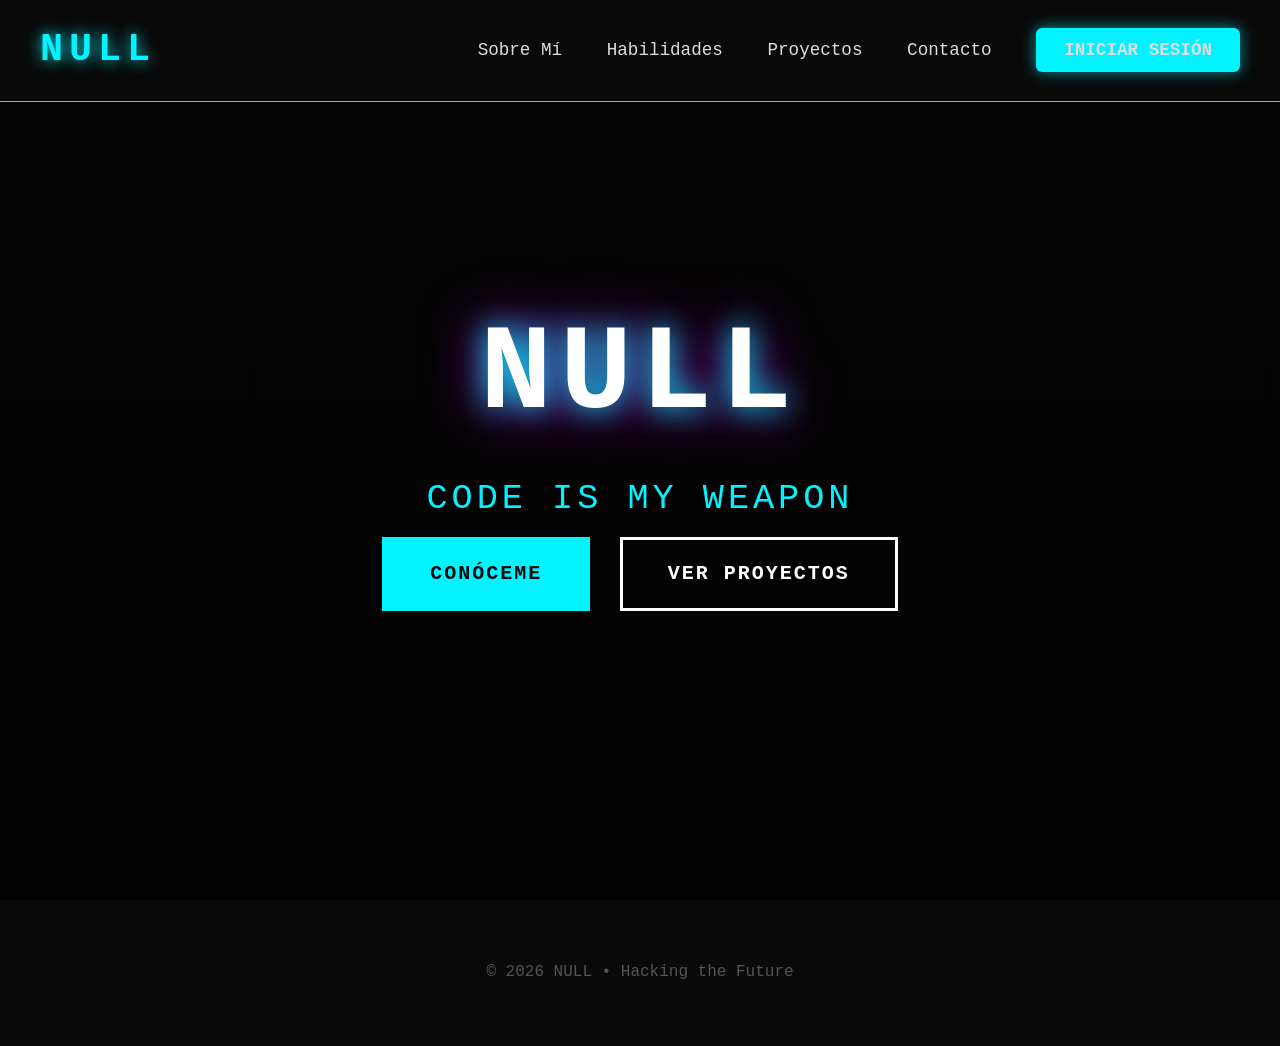
==== commit b2ab4833: "Update index.html" ====
--- a/index.html
+++ b/index.html
@@ -35,16 +35,14 @@
         © 2026 NULL • Hacking the Future
     </footer>
 
-    <!-- LOGIN MODAL CON "PEDIR ACCESO" DENTRO -->
+    <!-- LOGIN MODAL -->
     <div id="loginModal" class="modal">
         <div class="modal-content">
             <span class="close" onclick="hideLogin()">×</span>
-            
             <div class="modal-header">
                 <h2>INICIAR SESIÓN</h2>
                 <p class="modal-subtitle">Accede al sistema Null</p>
             </div>
-
             <form onsubmit="handleLogin(event)">
                 <div class="input-group">
                     <input type="text" placeholder="Usuario o Email" required>
@@ -60,9 +58,8 @@
                 <a href="#" onclick="forgotPassword()" class="forgot-link">¿Olvidaste tu contraseña?</a>
             </div>
 
-            <!-- Pedir Acceso dentro del modal -->
             <div style="margin-top: 25px; padding-top: 20px; border-top: 1px solid #333;">
-                <a href="#" onclick="requestAccess()" class="request-link" style="font-size: 1.05rem;">
+                <a href="#" onclick="requestAccess()" class="request-link">
                     ¿Quieres pedir acceso al sistema?
                 </a>
             </div>
@@ -73,11 +70,9 @@
         function showLogin() {
             document.getElementById('loginModal').style.display = 'flex';
         }
-
         function hideLogin() {
             document.getElementById('loginModal').style.display = 'none';
         }
-
         function handleLogin(e) {
             e.preventDefault();
             const btn = document.getElementById('loginBtn');
@@ -87,15 +82,13 @@
                 hideLogin();
             }, 1500);
         }
-
         function forgotPassword() {
             alert("En un sistema real se enviaría un enlace de recuperación.");
         }
-
         function requestAccess() {
             hideLogin();
             setTimeout(() => {
-                alert("Solicitud de acceso recibida.\n\nTe contactaremos pronto para darte acceso al sistema.");
+                alert("Solicitud de acceso recibida.\n\nTe contactaremos pronto.");
             }, 300);
         }
     </script>
--- a/static/styles.css
+++ b/static/styles.css
@@ -22,6 +22,7 @@
     background-color: #0a0a0a;
     color: #ffffff;
     font-family: 'Courier New', monospace;
+    line-height: 1.6;
 }
 
 /* Navbar */
@@ -64,16 +65,14 @@
     color: #00f3ff;
 }
 
-/* Botones de navbar */
 .login-btn {
     background: #00f3ff;
     color: #000000;
-    padding: 12px 26px;
+    padding: 12px 28px;
     border-radius: 6px;
     font-weight: 700;
     font-size: 1.05rem;
     text-decoration: none;
-    margin-left: 15px;
     box-shadow: 0 0 15px rgba(0, 243, 255, 0.6);
     transition: all 0.3s;
 }
@@ -81,26 +80,12 @@
 .login-btn:hover {
     background: #00e6ff;
     box-shadow: 0 0 25px rgba(0, 243, 255, 0.9);
-    transform: translateY(-2px);
-}
-
-.request-btn {
-    background: transparent;
-    color: #c300ff;
-    border: 2px solid #c300ff;
-    padding: 12px 26px;
-    border-radius: 6px;
-    font-weight: 700;
-    font-size: 1.05rem;
-    text-decoration: none;
-    margin-left: 10px;
-    transition: all 0.3s;
-}
-
-.request-btn:hover {
-    background: #c300ff;
-    color: #000;
-    box-shadow: 0 0 20px rgba(195, 0, 255, 0.7);
+}
+
+/* Espacio para navbar fijo en todas las páginas */
+.content-wrapper {
+    padding-top: 90px;
+    min-height: 100vh;
 }
 
 /* Hero */
@@ -169,7 +154,7 @@
 
 /* Secciones */
 .section {
-    padding: 130px 40px;
+    padding: 100px 40px;
     max-width: 1100px;
     margin: 0 auto;
     text-align: center;
@@ -257,18 +242,18 @@
     color: #aaa;
 }
 
-.forgot-link {
-    color: #00f3ff;
-    text-decoration: none;
-}
-
-.forgot-link:hover {
+.forgot-link, .request-link {
+    color: #00f3ff;
+    text-decoration: none;
+}
+
+.forgot-link:hover, .request-link:hover {
     text-decoration: underline;
 }
 
 .btn.full {
     width: 100%;
-    margin-top: 10px;
+    margin-top: 15px;
     padding: 16px;
     font-size: 1.2rem;
 }
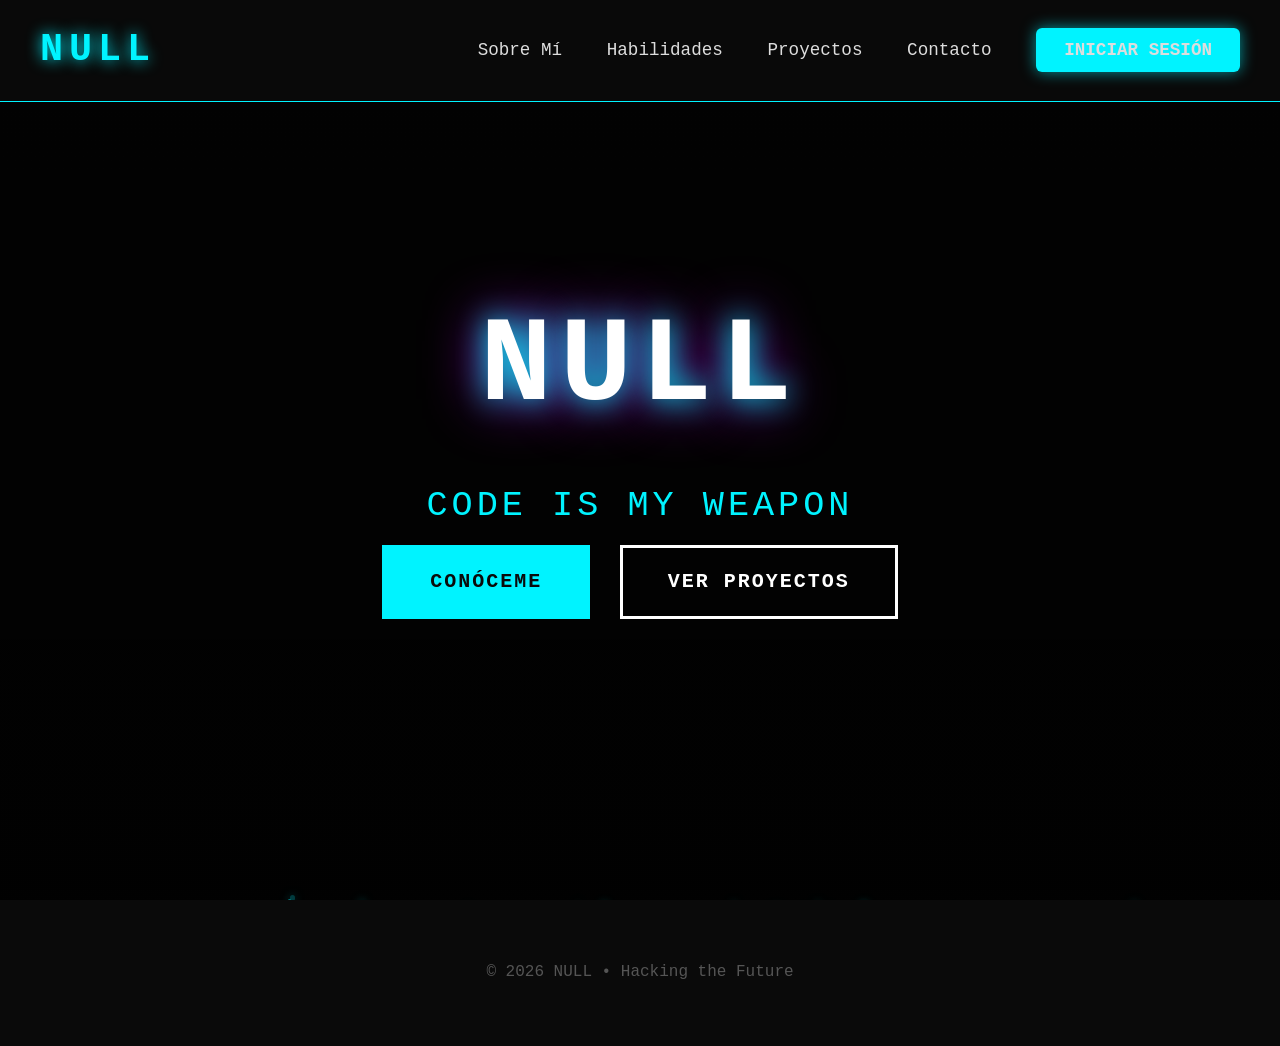
==== commit 82ca66d2: "Update index.html" ====
--- a/index.html
+++ b/index.html
@@ -7,6 +7,7 @@
     <link rel="stylesheet" href="static/styles.css">
 </head>
 <body>
+    <!-- Navbar -->
     <nav class="navbar">
         <div class="nav-content">
             <a href="index.html" class="logo">NULL</a>
@@ -20,10 +21,14 @@
         </div>
     </nav>
 
+    <!-- Hero con partículas -->
     <header class="hero">
+        <div class="particles" id="particles"></div>
+        
         <div class="hero-content">
             <h1 class="main-title">NULL</h1>
             <p class="subtitle">CODE IS MY WEAPON</p>
+            
             <div class="hero-buttons">
                 <a href="about.html" class="btn btn-primary">CONÓCEME</a>
                 <a href="projects.html" class="btn btn-secondary">VER PROYECTOS</a>
@@ -67,12 +72,35 @@
     </div>
 
     <script>
+        // === PARTICLES ===
+        function createParticles() {
+            const particlesContainer = document.getElementById('particles');
+            for (let i = 0; i < 80; i++) {
+                const particle = document.createElement('div');
+                particle.classList.add('particle');
+                
+                const size = Math.random() * 4 + 2;
+                particle.style.width = `${size}px`;
+                particle.style.height = `${size}px`;
+                particle.style.left = `${Math.random() * 100}vw`;
+                particle.style.bottom = `-${Math.random() * 50}px`;
+                particle.style.animationDuration = `${Math.random() * 20 + 15}s`;
+                particle.style.animationDelay = `-${Math.random() * 20}s`;
+                particle.style.opacity = Math.random() * 0.4 + 0.15;
+                
+                particlesContainer.appendChild(particle);
+            }
+        }
+
+        // === MODAL FUNCTIONS ===
         function showLogin() {
             document.getElementById('loginModal').style.display = 'flex';
         }
+
         function hideLogin() {
             document.getElementById('loginModal').style.display = 'none';
         }
+
         function handleLogin(e) {
             e.preventDefault();
             const btn = document.getElementById('loginBtn');
@@ -82,15 +110,20 @@
                 hideLogin();
             }, 1500);
         }
+
         function forgotPassword() {
             alert("En un sistema real se enviaría un enlace de recuperación.");
         }
+
         function requestAccess() {
             hideLogin();
             setTimeout(() => {
-                alert("Solicitud de acceso recibida.\n\nTe contactaremos pronto.");
-            }, 300);
+                alert("Solicitud de acceso recibida.\n\nTe contactaremos pronto para darte acceso.");
+            }, 400);
         }
+
+        // Inicializar partículas al cargar la página
+        window.onload = createParticles;
     </script>
 </body>
 </html>
--- a/static/styles.css
+++ b/static/styles.css
@@ -23,6 +23,7 @@
     color: #ffffff;
     font-family: 'Courier New', monospace;
     line-height: 1.6;
+    overflow-x: hidden;
 }
 
 /* Navbar */
@@ -35,6 +36,78 @@
     z-index: 1000;
 }
 
+/* Hero con partículas */
+.hero {
+    height: 100vh;
+    min-height: 720px;
+    background: linear-gradient(rgba(0,0,0,0.78), rgba(0,0,0,0.88)), 
+                url('https://i.imgur.com/O5JFgjp.png') center/cover no-repeat;
+    display: flex;
+    align-items: center;
+    justify-content: center;
+    text-align: center;
+    position: relative;
+    overflow: hidden;
+}
+
+/* Contenedor de partículas */
+.particles {
+    position: absolute;
+    top: 0; left: 0;
+    width: 100%;
+    height: 100%;
+    pointer-events: none;
+    z-index: 1;
+}
+
+.particle {
+    position: absolute;
+    background: #00f3ff;
+    border-radius: 50%;
+    opacity: 0.25;
+    animation: floatParticle linear infinite;
+    box-shadow: 0 0 8px #00f3ff;
+}
+
+/* Animación de partículas */
+@keyframes floatParticle {
+    0% {
+        transform: translateY(100vh) scale(0.5);
+        opacity: 0;
+    }
+    10% {
+        opacity: 0.3;
+    }
+    90% {
+        opacity: 0.3;
+    }
+    100% {
+        transform: translateY(-100px) scale(1.2);
+        opacity: 0;
+    }
+}
+
+/* Título y subtítulo */
+.main-title {
+    font-size: 7.5rem;
+    font-weight: 900;
+    letter-spacing: 8px;
+    text-transform: uppercase;
+    text-shadow: 0 0 30px #00f3ff, 0 0 60px #c300ff;
+    z-index: 2;
+    position: relative;
+}
+
+.subtitle {
+    font-size: 2.2rem;
+    color: #00f3ff;
+    letter-spacing: 4px;
+    margin-top: 15px;
+    z-index: 2;
+    position: relative;
+}
+
+/* Resto de estilos (navbar, botones, modal, etc.) */
 .nav-content {
     max-width: 1300px;
     margin: 0 auto;
@@ -82,40 +155,11 @@
     box-shadow: 0 0 25px rgba(0, 243, 255, 0.9);
 }
 
-/* Espacio para navbar fijo en todas las páginas */
 .content-wrapper {
     padding-top: 90px;
-    min-height: 100vh;
-}
-
-/* Hero */
-.hero {
-    height: 100vh;
-    min-height: 720px;
-    background: linear-gradient(rgba(0,0,0,0.65), rgba(0,0,0,0.75)), 
-                url('https://picsum.photos/id/1015/1920/1080') center/cover no-repeat;
-    display: flex;
-    align-items: center;
-    justify-content: center;
-    text-align: center;
-    position: relative;
-}
-
-.main-title {
-    font-size: 7.5rem;
-    font-weight: 900;
-    letter-spacing: 8px;
-    text-transform: uppercase;
-    text-shadow: 0 0 30px #00f3ff, 0 0 60px #c300ff;
-}
-
-.subtitle {
-    font-size: 2.2rem;
-    color: #00f3ff;
-    letter-spacing: 4px;
-}
-
-/* Botones generales */
+    min-height: calc(100vh - 90px);
+}
+
 .btn {
     display: inline-block;
     padding: 18px 45px;
@@ -139,6 +183,7 @@
     background: transparent;
     color: #00f3ff;
     box-shadow: 0 0 40px #00f3ff;
+    transform: translateY(-4px);
 }
 
 .btn-secondary {
@@ -150,9 +195,10 @@
 .btn-secondary:hover {
     background: #fff;
     color: #0a0a0a;
-}
-
-/* Secciones */
+    box-shadow: 0 0 30px #fff;
+    transform: translateY(-4px);
+}
+
 .section {
     padding: 100px 40px;
     max-width: 1100px;
@@ -166,7 +212,7 @@
     color: #00f3ff;
 }
 
-/* Modal Login */
+/* Modal */
 .modal {
     display: none;
     position: fixed;
@@ -200,57 +246,6 @@
 
 .close:hover { color: #ff00aa; }
 
-.modal-header h2 {
-    color: #00f3ff;
-    font-size: 2.1rem;
-    margin-bottom: 8px;
-    text-shadow: 0 0 10px #00f3ff;
-}
-
-.modal-subtitle {
-    color: #777;
-    margin-bottom: 30px;
-}
-
-.input-group {
-    margin-bottom: 18px;
-    text-align: left;
-}
-
-.input-group input {
-    width: 100%;
-    padding: 14px 16px;
-    background: #1a1a1a;
-    border: 2px solid #444;
-    color: #fff;
-    font-size: 1.05rem;
-    font-family: inherit;
-    border-radius: 4px;
-}
-
-.input-group input:focus {
-    border-color: #00f3ff;
-    box-shadow: 0 0 12px rgba(0, 243, 255, 0.4);
-}
-
-.options {
-    display: flex;
-    justify-content: space-between;
-    align-items: center;
-    margin: 15px 0 25px;
-    font-size: 0.95rem;
-    color: #aaa;
-}
-
-.forgot-link, .request-link {
-    color: #00f3ff;
-    text-decoration: none;
-}
-
-.forgot-link:hover, .request-link:hover {
-    text-decoration: underline;
-}
-
 .btn.full {
     width: 100%;
     margin-top: 15px;
